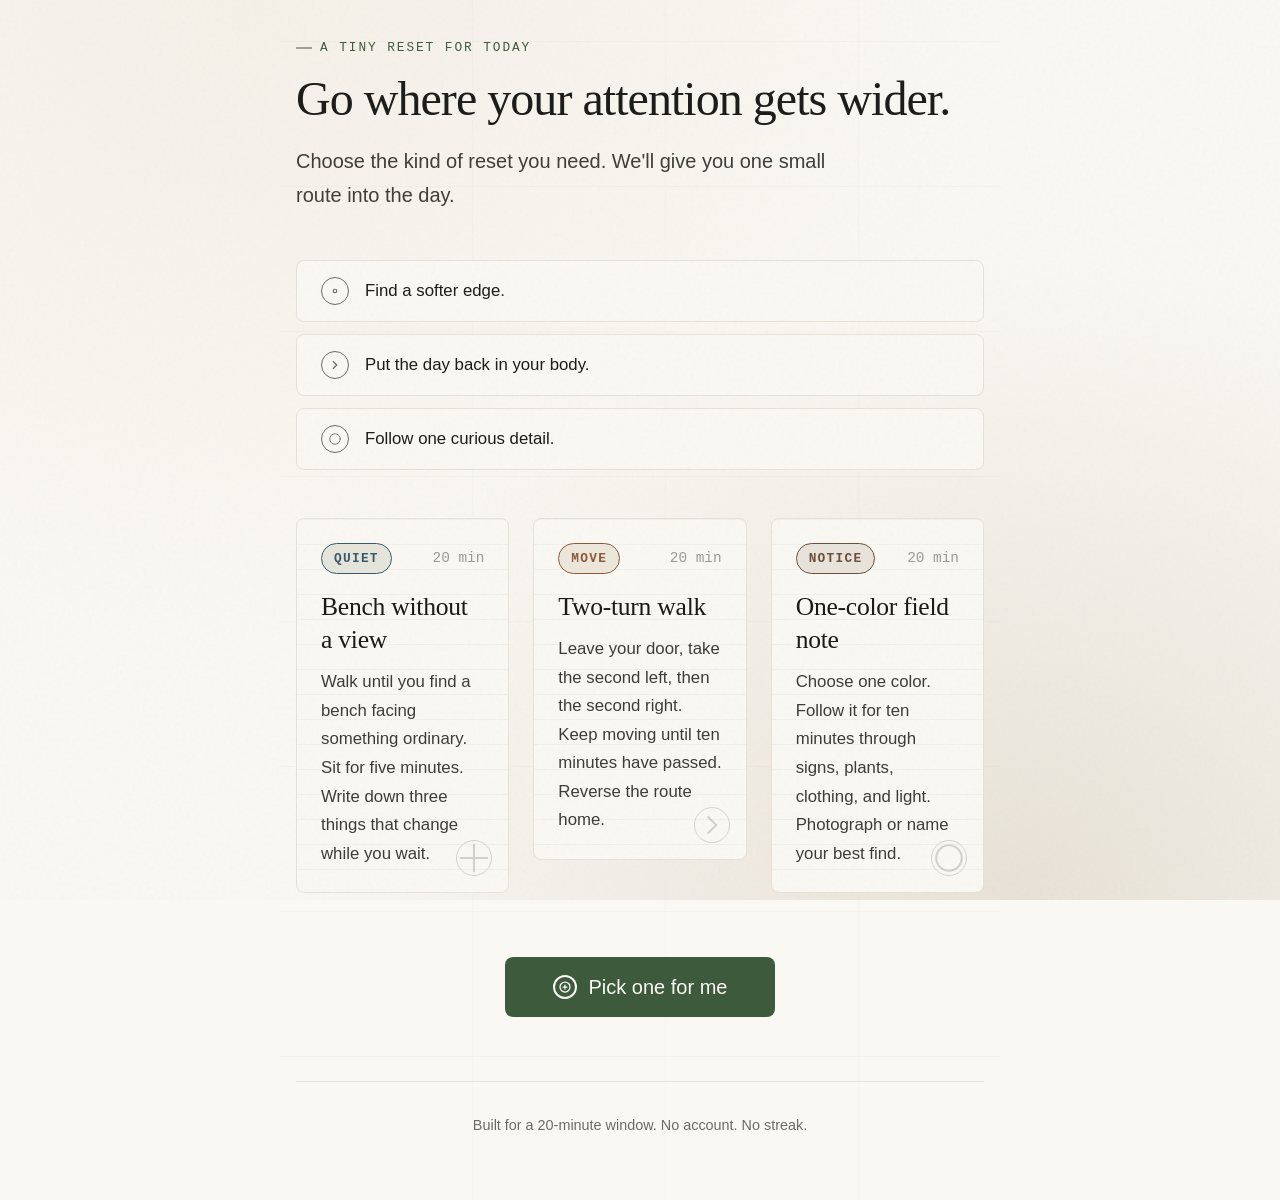
==== orchestrated/index.html @ 34b17ea6 "feat(orchestrated): implement Twenty Minutes Outside micro-tool - index.html: semantic HTML with tes" ====
<!DOCTYPE html>
<html lang="en">
<head>
  <meta charset="UTF-8">
  <meta name="viewport" content="width=device-width, initial-scale=1.0">
  <meta name="description" content="A tiny reset for today — choose a 20-minute outdoor activity to widen your attention.">
  <title>Twenty Minutes Outside</title>
  <link rel="stylesheet" href="styles.css">
</head>
<body>
  <div class="page">
    <!-- Field journal paper texture overlay -->
    <div class="paper-texture" aria-hidden="true"></div>

    <header class="header">
      <p class="eyebrow">A tiny reset for today</p>
      <h1 class="heading">Go where your attention gets wider.</h1>
      <p class="intro">Choose the kind of reset you need. We'll give you one small route into the day.</p>
    </header>

    <section class="filters" aria-label="Activity filters">
      <div class="filter-group" role="group" aria-label="Reset type">
        <button
          type="button"
          class="filter-btn"
          data-filter="quiet"
          aria-pressed="false">
          <span class="filter-mark" aria-hidden="true">
            <svg viewBox="0 0 24 24" fill="none" stroke="currentColor" stroke-width="2" stroke-linecap="round" stroke-linejoin="round"><circle cx="12" cy="12" r="3"/></svg>
          </span>
          <span class="filter-label">Find a softer edge.</span>
        </button>
        <button
          type="button"
          class="filter-btn"
          data-filter="move"
          aria-pressed="false">
          <span class="filter-mark" aria-hidden="true">
            <svg viewBox="0 0 24 24" fill="none" stroke="currentColor" stroke-width="2" stroke-linecap="round" stroke-linejoin="round"><path d="M9 18l6-6-6-6"/></svg>
          </span>
          <span class="filter-label">Put the day back in your body.</span>
        </button>
        <button
          type="button"
          class="filter-btn"
          data-filter="notice"
          aria-pressed="false">
          <span class="filter-mark" aria-hidden="true">
            <svg viewBox="0 0 24 24" fill="none" stroke="currentColor" stroke-width="1.5" stroke-linecap="round" stroke-linejoin="round"><circle cx="12" cy="12" r="9"/></svg>
          </span>
          <span class="filter-label">Follow one curious detail.</span>
        </button>
      </div>
    </section>

    <main class="activities">
      <!-- Activity 1: Quiet -->
      <article
        class="activity-card"
        data-activity="quiet"
        data-type="quiet">
        <div class="card-paper" aria-hidden="true"></div>
        <header class="card-header">
          <span class="card-type">Quiet</span>
          <time class="card-time" datetime="PT20M">20 min</time>
        </header>
        <h2 class="card-title">Bench without a view</h2>
        <p class="card-description">Walk until you find a bench facing something ordinary. Sit for five minutes. Write down three things that change while you wait.</p>
        <div class="card-stamp" aria-hidden="true">
          <svg class="stamp-icon" viewBox="0 0 24 24" fill="none" stroke="currentColor" stroke-width="1.5" aria-hidden="true"><path d="M12 2v20M2 12h20"/></svg>
        </div>
      </article>

      <!-- Activity 2: Move -->
      <article
        class="activity-card"
        data-activity="move"
        data-type="move">
        <div class="card-paper" aria-hidden="true"></div>
        <header class="card-header">
          <span class="card-type">Move</span>
          <time class="card-time" datetime="PT20M">20 min</time>
        </header>
        <h2 class="card-title">Two-turn walk</h2>
        <p class="card-description">Leave your door, take the second left, then the second right. Keep moving until ten minutes have passed. Reverse the route home.</p>
        <div class="card-stamp" aria-hidden="true">
          <svg class="stamp-icon" viewBox="0 0 24 24" fill="none" stroke="currentColor" stroke-width="1.5" aria-hidden="true"><path d="M9 18l6-6-6-6"/></svg>
        </div>
      </article>

      <!-- Activity 3: Notice -->
      <article
        class="activity-card"
        data-activity="notice"
        data-type="notice">
        <div class="card-paper" aria-hidden="true"></div>
        <header class="card-header">
          <span class="card-type">Notice</span>
          <time class="card-time" datetime="PT20M">20 min</time>
        </header>
        <h2 class="card-title">One-color field note</h2>
        <p class="card-description">Choose one color. Follow it for ten minutes through signs, plants, clothing, and light. Photograph or name your best find.</p>
        <div class="card-stamp" aria-hidden="true">
          <svg class="stamp-icon" viewBox="0 0 24 24" fill="none" stroke="currentColor" stroke-width="1.5" aria-hidden="true"><circle cx="12" cy="12" r="9"/></svg>
        </div>
      </article>
    </main>

    <section class="primary-action">
      <button
        type="button"
        class="pick-btn"
        data-pick>
        <span class="pick-mark" aria-hidden="true">
          <svg viewBox="0 0 24 24" fill="none" stroke="currentColor" stroke-width="2.5" stroke-linecap="round" stroke-linejoin="round"><circle cx="12" cy="12" r="10"/><path d="M12 8v8M8 12h8"/></svg>
        </span>
        <span class="pick-label">Pick one for me</span>
      </button>
    </section>

    <footer class="footer">
      <p class="footer-text">Built for a 20-minute window. No account. No streak.</p>
    </footer>

    <!-- Live region for screen reader announcements -->
    <div class="live-region" aria-live="polite" aria-atomic="true" data-result></div>
  </div>

  <script src="app.js"></script>
</body>
</html>
---- orchestrated/styles.css ----
/* ==========================================================================
   Twenty Minutes Outside — Field Journal Design System
   ========================================================================== */

/* --------------------------------------------------------------------------
   CSS Custom Properties — Grounded Field Journal Palette
   -------------------------------------------------------------------------- */
:root {
  /* Paper & Ink — warm, grounded, accessible */
  --paper: #faf8f3;
  --paper-warm: #f5f0e8;
  --paper-dark: #e8e2d8;
  --ink: #1a1a18;
  --ink-soft: #3d3d38;
  --ink-muted: #6b6b63;
  --ink-faint: #9a9a90;

  /* Accent — moss green, nature's signal color */
  --moss: #3d5a3d;
  --moss-light: #5a7a5a;
  --moss-pale: #d4e4d4;
  --moss-deep: #2a402a;

  /* Type accents — soil, sky, rust */
  --soil: #6b4f3a;
  --sky: #3a5a6b;
  --rust: #8b5a3a;

  /* State colors */
  --focus-ring: #3d5a3d;
  --selected-border: #3d5a3d;
  --selected-bg: #e8f0e8;

  /* Spacing scale — 4px baseline */
  --space-1: 4px;
  --space-2: 8px;
  --space-3: 12px;
  --space-4: 16px;
  --space-5: 24px;
  --space-6: 32px;
  --space-7: 48px;
  --space-8: 64px;

  /* Typography */
  --font-display: 'Georgia', 'Cambria', 'Times New Roman', serif;
  --font-body: -apple-system, BlinkMacSystemFont, 'Segoe UI', 'Roboto', 'Helvetica Neue', Arial, sans-serif;
  --font-mono: 'SF Mono', 'Monaco', 'Inconsolata', 'Fira Mono', monospace;

  --text-xs: clamp(0.7rem, 0.65rem + 0.25vw, 0.8rem);
  --text-sm: clamp(0.825rem, 0.775rem + 0.25vw, 0.9rem);
  --text-base: clamp(0.95rem, 0.875rem + 0.375vw, 1.05rem);
  --text-lg: clamp(1.1rem, 1.0rem + 0.5vw, 1.25rem);
  --text-xl: clamp(1.35rem, 1.2rem + 0.75vw, 1.6rem);
  --text-2xl: clamp(1.75rem, 1.5rem + 1.25vw, 2.25rem);
  --text-3xl: clamp(2.25rem, 1.875rem + 1.875vw, 3rem);

  /* Layout */
  --max-width: 720px;
  --card-radius: 8px;
  --border-width: 1.5px;

  /* Motion */
  --duration-fast: 120ms;
  --duration-base: 200ms;
  --duration-slow: 320ms;
  --ease: cubic-bezier(0.25, 0.46, 0.45, 0.94);
}

/* Dark mode — inverted paper journal */
@media (prefers-color-scheme: dark) {
  :root {
    --paper: #1a1a18;
    --paper-warm: #23231f;
    --paper-dark: #2d2d28;
    --ink: #f5f0e8;
    --ink-soft: #d4cfc4;
    --ink-muted: #9a9a90;
    --ink-faint: #6b6b63;
    --moss: #8fd48f;
    --moss-light: #a8e8a8;
    --moss-pale: #1a2e1a;
    --moss-deep: #c8f0c8;
    --selected-bg: #1a2e1a;
    --selected-border: #8fd48f;
    --focus-ring: #8fd48f;
  }
}

/* Reduced motion */
@media (prefers-reduced-motion: reduce) {
  :root {
    --duration-fast: 0ms;
    --duration-base: 0ms;
    --duration-slow: 0ms;
  }
  *,
  *::before,
  *::after {
    animation-duration: 0.01ms !important;
    animation-iteration-count: 1 !important;
    transition-duration: 0.01ms !important;
  }
}

/* --------------------------------------------------------------------------
   Reset & Base
   -------------------------------------------------------------------------- */
*,
*::before,
*::after {
  box-sizing: border-box;
  margin: 0;
  padding: 0;
}

html {
  font-size: 16px;
  -webkit-font-smoothing: antialiased;
  -moz-osx-font-smoothing: grayscale;
  text-rendering: optimizeLegibility;
}

body {
  min-height: 100vh;
  font-family: var(--font-body);
  font-size: var(--text-base);
  line-height: 1.65;
  color: var(--ink);
  background: var(--paper);
  background-image:
    radial-gradient(ellipse at 20% 0%, var(--paper-warm) 0%, transparent 50%),
    radial-gradient(ellipse at 80% 100%, var(--paper-dark) 0%, transparent 50%);
  background-attachment: fixed;
}

/* Paper texture overlay — subtle grain */
.paper-texture {
  position: fixed;
  inset: 0;
  pointer-events: none;
  opacity: 0.04;
  background-image: url("data:image/svg+xml,%3Csvg viewBox='0 0 256 256' xmlns='http://www.w3.org/2000/svg'%3E%3Cfilter id='noise'%3E%3CfeTurbulence type='fractalNoise' baseFrequency='0.9' numOctaves='4' stitchTiles='stitch'/%3E%3C/filter%3E%3Crect width='100%25' height='100%25' filter='url(%23noise)'/%3E%3C/svg%3E");
  z-index: 1;
}

/* Page container */
.page {
  position: relative;
  z-index: 2;
  max-width: var(--max-width);
  margin: 0 auto;
  padding: var(--space-6) var(--space-4) var(--space-8);
}

/* --------------------------------------------------------------------------
   Topographic Line Motif — Decorative Background Lines
   -------------------------------------------------------------------------- */
.page::before {
  content: '';
  position: absolute;
  top: 0;
  left: 50%;
  transform: translateX(-50%);
  width: 100%;
  height: 100%;
  max-width: var(--max-width);
  pointer-events: none;
  background-image:
    /* Topographic contour lines */
    repeating-linear-gradient(
      0deg,
      transparent,
      transparent calc(var(--space-7) * 3),
      rgba(61, 90, 61, 0.03) calc(var(--space-7) * 3),
      rgba(61, 90, 61, 0.03) calc(var(--space-7) * 3 + 1px)
    ),
    repeating-linear-gradient(
      90deg,
      transparent,
      transparent calc(var(--space-7) * 4),
      rgba(61, 90, 61, 0.02) calc(var(--space-7) * 4),
      rgba(61, 90, 61, 0.02) calc(var(--space-7) * 4 + 1px)
    );
  background-size: 100% 100%;
  z-index: -1;
}

/* Trail mark accent — appears on hover/focus of interactive elements */
@keyframes trail-mark {
  0% { opacity: 0; transform: translateX(-4px) scale(0.8); }
  100% { opacity: 1; transform: translateX(0) scale(1); }
}

/* --------------------------------------------------------------------------
   Typography
   -------------------------------------------------------------------------- */
.eyebrow {
  font-family: var(--font-mono);
  font-size: var(--text-xs);
  font-weight: 500;
  letter-spacing: 0.15em;
  text-transform: uppercase;
  color: var(--moss);
  margin-bottom: var(--space-3);
  display: inline-block;
  position: relative;
  padding-left: var(--space-5);
}

.eyebrow::before {
  content: '';
  position: absolute;
  left: 0;
  top: 50%;
  transform: translateY(-50%);
  width: var(--space-4);
  height: 1px;
  background: currentColor;
}

.heading {
  font-family: var(--font-display);
  font-size: var(--text-3xl);
  font-weight: 400;
  line-height: 1.2;
  color: var(--ink);
  letter-spacing: -0.02em;
  margin-bottom: var(--space-4);
}

.intro {
  font-family: var(--font-body);
  font-size: var(--text-lg);
  line-height: 1.7;
  color: var(--ink-soft);
  max-width: 52ch;
}

/* --------------------------------------------------------------------------
   Filter Controls — Observation Stamp Style
   -------------------------------------------------------------------------- */
.filters {
  margin-top: var(--space-7);
}

.filter-group {
  display: flex;
  flex-direction: column;
  gap: var(--space-3);
}

.filter-btn {
  display: flex;
  align-items: center;
  gap: var(--space-4);
  width: 100%;
  padding: var(--space-4) var(--space-5);
  border: var(--border-width) solid var(--paper-dark);
  border-radius: var(--card-radius);
  background: var(--paper);
  cursor: pointer;
  text-align: left;
  transition:
    border-color var(--duration-base) var(--ease),
    background-color var(--duration-base) var(--ease),
    box-shadow var(--duration-base) var(--ease),
    transform var(--duration-fast) var(--ease);
  position: relative;
  overflow: hidden;
}

.filter-btn::before {
  content: '';
  position: absolute;
  left: 0;
  top: 0;
  bottom: 0;
  width: 3px;
  background: var(--moss);
  transform: scaleY(0);
  transform-origin: top;
  transition: transform var(--duration-base) var(--ease);
}

.filter-btn:hover {
  border-color: var(--moss-light);
  background: var(--moss-pale);
}

.filter-btn:focus-visible {
  outline: none;
  box-shadow:
    0 0 0 3px var(--focus-ring),
    0 4px 12px rgba(61, 90, 61, 0.15);
  z-index: 1;
}

.filter-btn[aria-pressed="true"] {
  border-color: var(--selected-border);
  background: var(--selected-bg);
}

.filter-btn[aria-pressed="true"]::before {
  transform: scaleY(1);
}

.filter-mark {
  flex-shrink: 0;
  width: 28px;
  height: 28px;
  border: var(--border-width) solid currentColor;
  border-radius: 50%;
  display: flex;
  align-items: center;
  justify-content: center;
  color: var(--ink-muted);
  transition: color var(--duration-base) var(--ease), border-color var(--duration-base) var(--ease);
}

.filter-btn:hover .filter-mark,
.filter-btn:focus-visible .filter-mark {
  color: var(--moss);
  border-color: var(--moss);
}

.filter-btn[aria-pressed="true"] .filter-mark {
  color: var(--moss);
  border-color: var(--moss);
  background: var(--moss-pale);
}

.filter-mark svg {
  width: 14px;
  height: 14px;
}

.filter-label {
  font-family: var(--font-body);
  font-size: var(--text-base);
  font-weight: 400;
  color: var(--ink);
  line-height: 1.5;
}

.filter-btn[aria-pressed="true"] .filter-label {
  color: var(--ink);
  font-weight: 500;
}

/* Type-specific filter icons */
.filter-btn[data-filter="quiet"] .filter-mark svg { /* dot */ }
.filter-btn[data-filter="move"] .filter-mark svg { /* arrow */ }
.filter-btn[data-filter="notice"] .filter-mark svg { /* circle */ }

/* --------------------------------------------------------------------------
   Activity Cards — Field Note Sheets
   -------------------------------------------------------------------------- */
.activities {
  display: grid;
  grid-template-columns: 1fr;
  gap: var(--space-4);
  margin-top: var(--space-7);
}

@media (min-width: 720px) {
  .activities {
    grid-template-columns: repeat(3, 1fr);
    gap: var(--space-5);
    align-items: start;
  }
}

.activity-card {
  position: relative;
  border-radius: var(--card-radius);
  border: var(--border-width) solid var(--paper-dark);
  background: var(--paper);
  padding: var(--space-5);
  transition:
    border-color var(--duration-base) var(--ease),
    box-shadow var(--duration-base) var(--ease),
    transform var(--duration-base) var(--ease),
    opacity var(--duration-base) var(--ease),
    visibility var(--duration-base) var(--ease);
  display: flex;
  flex-direction: column;
  min-height: 280px;
}

.activity-card:hover {
  border-color: var(--moss-light);
  box-shadow:
    0 8px 24px rgba(26, 26, 24, 0.08),
    0 2px 6px rgba(26, 26, 24, 0.05);
  transform: translateY(-2px);
}

.activity-card:focus-within {
  outline: none;
  box-shadow:
    0 0 0 3px var(--focus-ring),
    0 8px 24px rgba(26, 26, 24, 0.08);
}

/* Card paper texture — subtle horizontal lines like ruled paper */
.card-paper {
  position: absolute;
  inset: 0;
  border-radius: inherit;
  pointer-events: none;
  opacity: 0.03;
  background-image: repeating-linear-gradient(
    0deg,
    transparent,
    transparent 24px,
    var(--ink) 24px,
    var(--ink) 25px
  );
  background-size: 100% 25px;
}

/* Selected card state */
.activity-card[data-selected="true"] {
  border-color: var(--selected-border);
  background: var(--selected-bg);
  box-shadow:
    0 0 0 2px var(--selected-border),
    0 12px 32px rgba(61, 90, 61, 0.12);
  transform: translateY(-2px);
  z-index: 2;
}

.activity-card[data-selected="true"] .card-paper {
  opacity: 0.05;
}

.activity-card[data-selected="true"] .card-type {
  background: var(--selected-border);
  color: var(--paper);
}

.activity-card[data-selected="true"] .card-stamp {
  opacity: 1;
  color: var(--selected-border);
}

/* Hidden/filtered state */
.activity-card[hidden] {
  display: none;
}

/* Card header — type badge + time */
.card-header {
  display: flex;
  align-items: baseline;
  justify-content: space-between;
  gap: var(--space-3);
  margin-bottom: var(--space-4);
  position: relative;
  z-index: 1;
}

.card-type {
  font-family: var(--font-mono);
  font-size: var(--text-xs);
  font-weight: 600;
  letter-spacing: 0.1em;
  text-transform: uppercase;
  padding: var(--space-1) var(--space-3);
  border-radius: 100px;
  background: var(--paper-dark);
  color: var(--ink-muted);
  border: 1px solid var(--paper-dark);
  white-space: nowrap;
  transition: all var(--duration-base) var(--ease);
}

.activity-card[data-type="quiet"] .card-type { border-color: var(--sky); color: var(--sky); background: color-mix(in oklch, var(--sky) 12%, var(--paper)); }
.activity-card[data-type="move"] .card-type { border-color: var(--rust); color: var(--rust); background: color-mix(in oklch, var(--rust) 12%, var(--paper)); }
.activity-card[data-type="notice"] .card-type { border-color: var(--soil); color: var(--soil); background: color-mix(in oklch, var(--soil) 12%, var(--paper)); }

.card-time {
  font-family: var(--font-mono);
  font-size: var(--text-sm);
  font-weight: 400;
  color: var(--ink-faint);
  white-space: nowrap;
  flex-shrink: 0;
}

/* Card title */
.card-title {
  font-family: var(--font-display);
  font-size: var(--text-xl);
  font-weight: 400;
  line-height: 1.3;
  color: var(--ink);
  letter-spacing: -0.01em;
  margin-bottom: var(--space-3);
  position: relative;
  z-index: 1;
}

/* Card description */
.card-description {
  font-family: var(--font-body);
  font-size: var(--text-base);
  line-height: 1.7;
  color: var(--ink-soft);
  flex: 1;
  position: relative;
  z-index: 1;
}

/* Observation stamp — corner mark */
.card-stamp {
  position: absolute;
  bottom: var(--space-4);
  right: var(--space-4);
  width: 36px;
  height: 36px;
  border: 1.5px solid var(--ink-faint);
  border-radius: 50%;
  display: flex;
  align-items: center;
  justify-content: center;
  color: var(--ink-faint);
  opacity: 0.4;
  transition: all var(--duration-base) var(--ease);
  z-index: 1;
}

.activity-card:hover .card-stamp,
.activity-card:focus-within .card-stamp {
  opacity: 0.7;
  color: var(--ink-muted);
  border-color: var(--ink-muted);
}

/* --------------------------------------------------------------------------
   Primary Action — "Pick one for me"
   -------------------------------------------------------------------------- */
.primary-action {
  margin-top: var(--space-8);
  text-align: center;
}

.pick-btn {
  display: inline-flex;
  align-items: center;
  justify-content: center;
  gap: var(--space-3);
  padding: var(--space-4) var(--space-7);
  min-height: 52px;
  min-width: 220px;
  border: none;
  border-radius: var(--card-radius);
  background: var(--moss);
  color: var(--paper);
  font-family: var(--font-body);
  font-size: var(--text-lg);
  font-weight: 500;
  line-height: 1.4;
  cursor: pointer;
  transition:
    background-color var(--duration-base) var(--ease),
    box-shadow var(--duration-base) var(--ease),
    transform var(--duration-fast) var(--ease);
  position: relative;
  overflow: hidden;
}

.pick-btn::before {
  content: '';
  position: absolute;
  inset: 0;
  background: linear-gradient(180deg, rgba(255,255,255,0.15), transparent);
  opacity: 0;
  transition: opacity var(--duration-base) var(--ease);
}

.pick-btn:hover {
  background: var(--moss-deep);
}

.pick-btn:hover::before {
  opacity: 1;
}

.pick-btn:active {
  transform: scale(0.98);
  background: var(--moss-deep);
}

.pick-btn:focus-visible {
  outline: none;
  box-shadow:
    0 0 0 3px var(--focus-ring),
    0 8px 24px rgba(61, 90, 61, 0.3);
}

.pick-mark {
  flex-shrink: 0;
  width: 24px;
  height: 24px;
  border: 2px solid currentColor;
  border-radius: 50%;
  display: flex;
  align-items: center;
  justify-content: center;
  transition: transform var(--duration-base) var(--ease);
}

.pick-btn:hover .pick-mark {
  transform: rotate(15deg);
}

.pick-mark svg {
  width: 12px;
  height: 12px;
  stroke: currentColor;
}

/* --------------------------------------------------------------------------
   Footer
   -------------------------------------------------------------------------- */
.footer {
  margin-top: var(--space-8);
  padding-top: var(--space-6);
  border-top: 1px solid var(--paper-dark);
  text-align: center;
}

.footer-text {
  font-family: var(--font-body);
  font-size: var(--text-sm);
  color: var(--ink-muted);
  line-height: 1.6;
}

/* --------------------------------------------------------------------------
   Live Region — Screen Reader Announcements
   -------------------------------------------------------------------------- */
.live-region {
  position: absolute;
  width: 1px;
  height: 1px;
  padding: 0;
  margin: -1px;
  overflow: hidden;
  clip: rect(0, 0, 0, 0);
  white-space: nowrap;
  border: 0;
}

/* Visible toast for visual feedback (optional enhancement) */
.live-region:not(:empty)::after {
  content: attr(data-result);
  position: fixed;
  bottom: var(--space-6);
  left: 50%;
  transform: translateX(-50%);
  padding: var(--space-4) var(--space-6);
  border-radius: var(--card-radius);
  background: var(--ink);
  color: var(--paper);
  font-family: var(--font-body);
  font-size: var(--text-sm);
  font-weight: 400;
  box-shadow: 0 8px 32px rgba(26, 26, 24, 0.2);
  z-index: 100;
  animation: toast-in var(--duration-base) var(--ease);
  pointer-events: none;
  width: auto;
  height: auto;
  clip: auto;
  overflow: visible;
  white-space: normal;
}

@keyframes toast-in {
  from { opacity: 0; transform: translateX(-50%) translateY(16px); }
  to { opacity: 1; transform: translateX(-50%) translateY(0); }
}

/* --------------------------------------------------------------------------
   Utility: Trail Mark Animation for Focus
   -------------------------------------------------------------------------- */
@keyframes trail-in {
  0% { opacity: 0; transform: translateX(-8px); }
  100% { opacity: 1; transform: translateX(0); }
}

*:focus-visible {
  animation: trail-in var(--duration-base) var(--ease);
}

/* --------------------------------------------------------------------------
   Print Styles
   -------------------------------------------------------------------------- */
@media print {
  .paper-texture,
  .filters,
  .primary-action,
  .live-region {
    display: none !important;
  }
  .page {
    padding: 0;
    max-width: none;
  }
  .activity-card {
    break-inside: avoid;
    box-shadow: none;
    border-color: #ccc;
  }
  .heading {
    font-size: 24pt;
  }
  .intro {
    font-size: 12pt;
  }
}
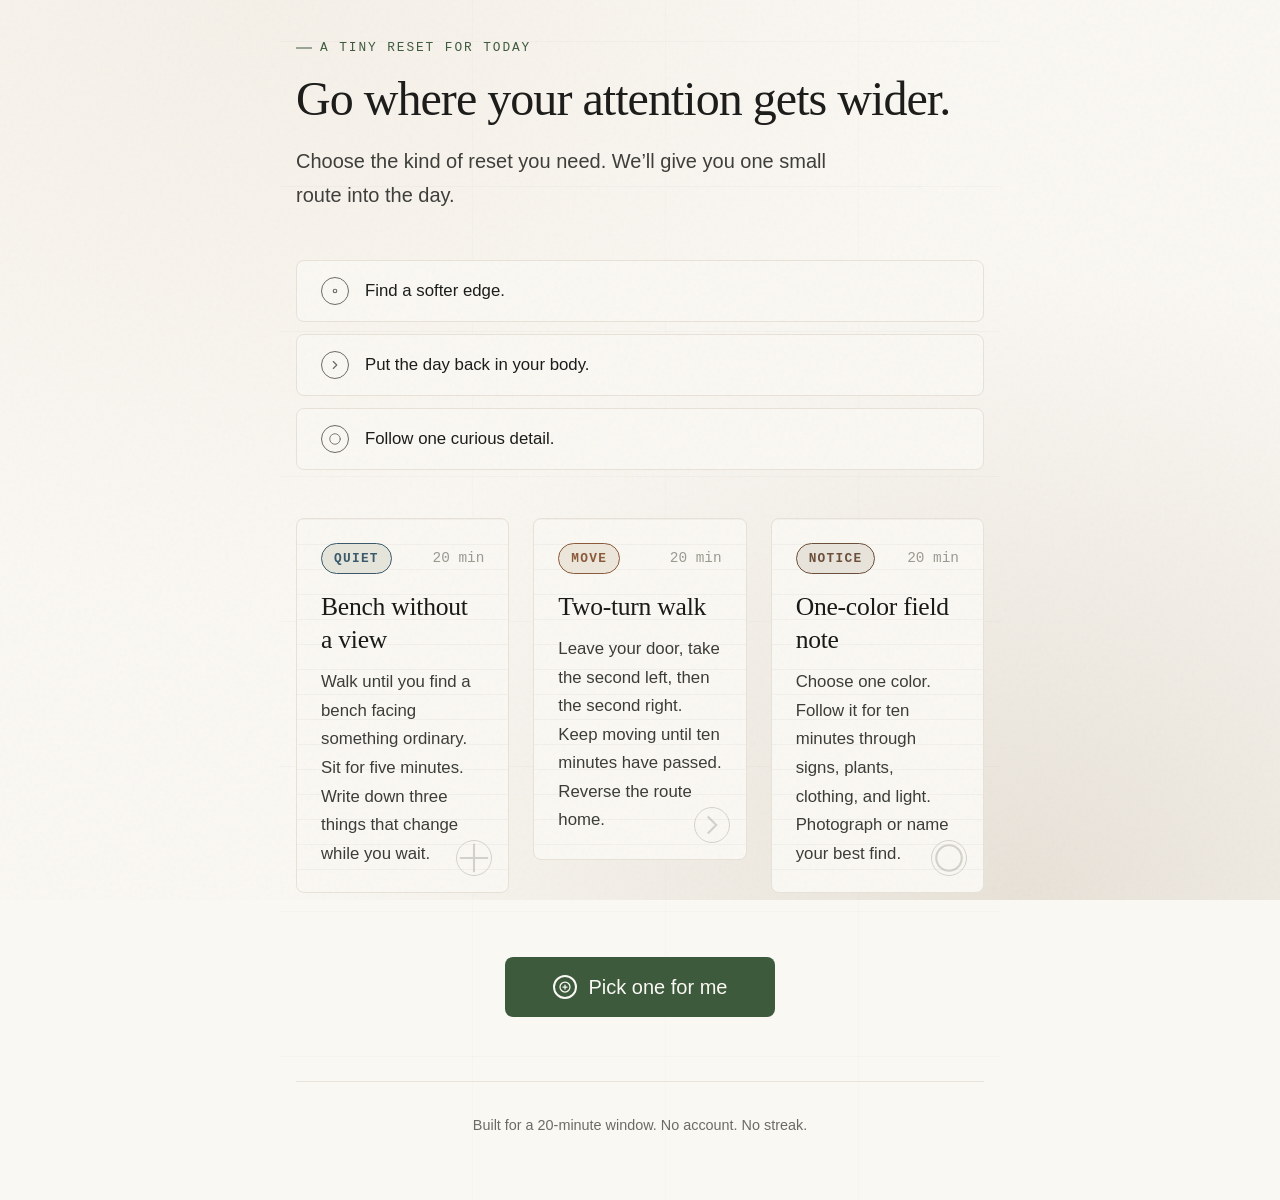
==== commit 9ecee111: "fix(orchestrated): correct copy, live region role, and pick-one filter reset - Fix intro text: use c" ====
--- a/orchestrated/index.html
+++ b/orchestrated/index.html
@@ -15,7 +15,7 @@
     <header class="header">
       <p class="eyebrow">A tiny reset for today</p>
       <h1 class="heading">Go where your attention gets wider.</h1>
-      <p class="intro">Choose the kind of reset you need. We'll give you one small route into the day.</p>
+      <p class="intro">Choose the kind of reset you need. We&rsquo;ll give you one small route into the day.</p>
     </header>
 
     <section class="filters" aria-label="Activity filters">
@@ -123,7 +123,7 @@
     </footer>
 
     <!-- Live region for screen reader announcements -->
-    <div class="live-region" aria-live="polite" aria-atomic="true" data-result></div>
+    <div class="live-region" aria-live="polite" aria-atomic="true" role="status" data-result></div>
   </div>
 
   <script src="app.js"></script>
